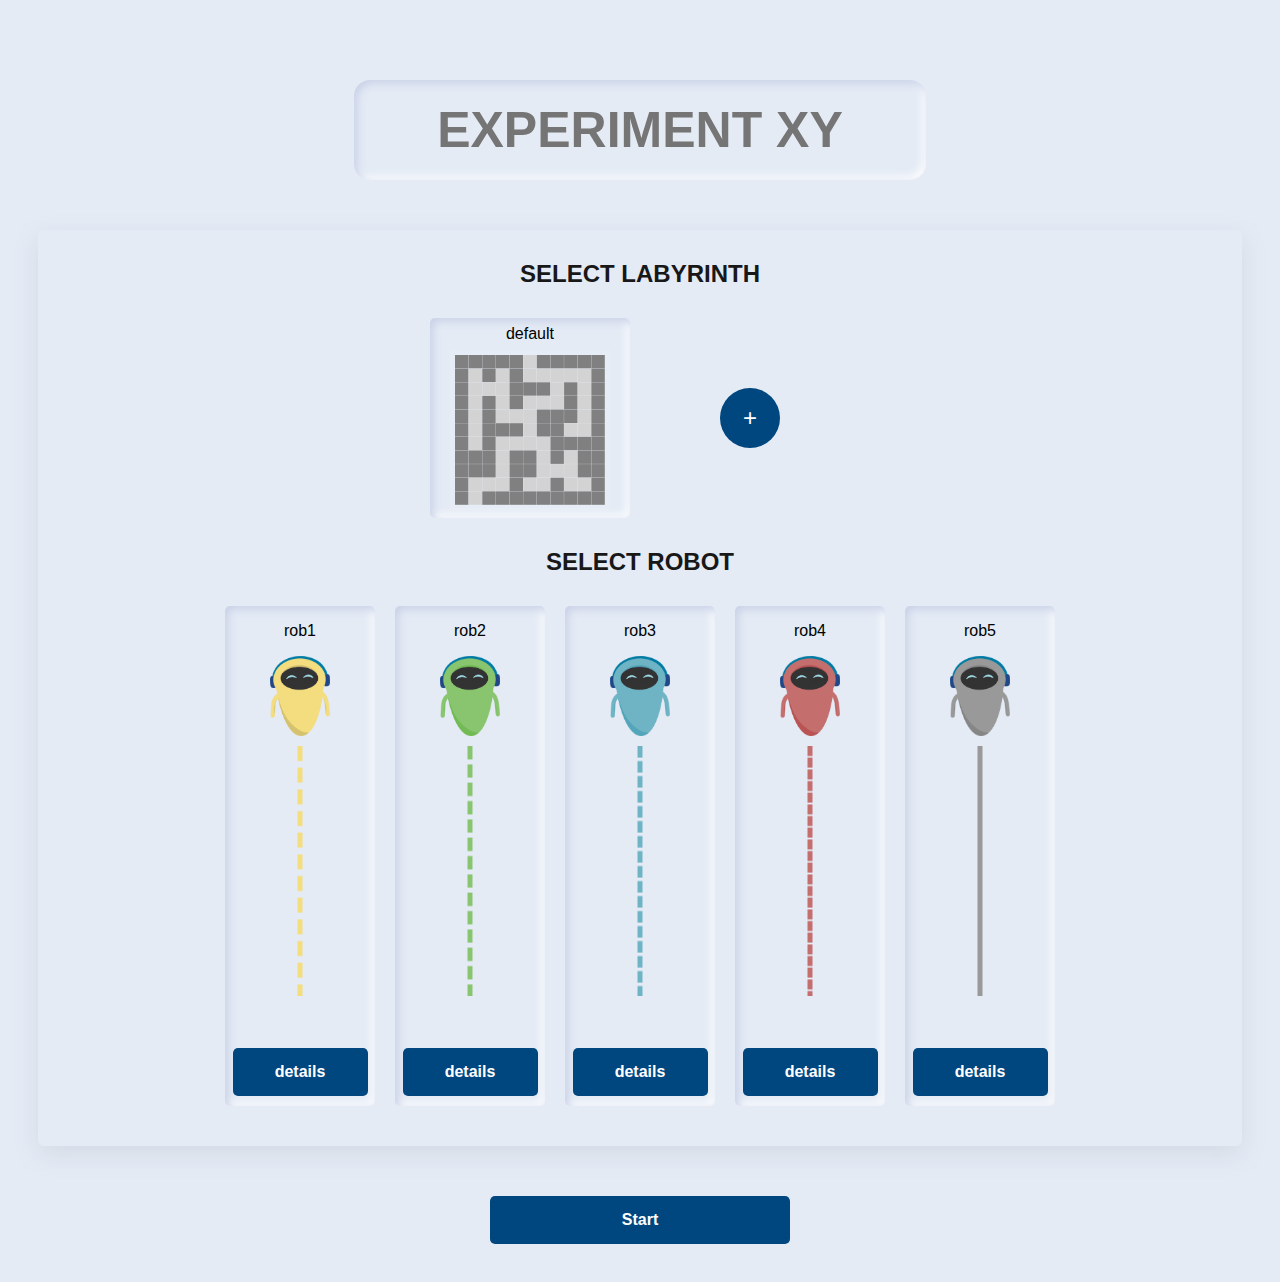
==== Selection/selection.html @ 655b737a "added map in url, edit button, delete button etc." ====
<!DOCTYPE html>
<html lang="en">
<link rel="stylesheet" href="selection.css">
<head>
    <meta charset="UTF-8">
    <title>Labyrinth Lab</title>
</head>
<body>
<div class="content">

    <input class="input" type="text" id="experiment-name" placeholder="EXPERIMENT XY"/>

    <div id="table" class="table">
        <div class="table-item">
            <h2 class="text">SELECT LABYRINTH</h2>
            <div id="map-grid" class="grid-container"></div>
        </div>
        <div class="table-item">
            <h2 class="text">SELECT ROBOT</h2>
            <div id="robot-grid" class="robot-grid"></div>
        </div>
    </div>
    <button id="start-button" class="button start-button">Start</button>
</div>

<div id="robot-modal" class="modal">
    <span id="close-robot-modal" class="close">&#10006;</span>
    <div class="robot-modal-content">

        <p id="modalTitle"></p>

        <div id="modal-table" class="modal-table">
            <div id="modal-table-item-left" class="modal-table-item-left">
                <img id="modal-robot-img" class="robot-img-lg">
            </div>
            <div class="modal-table-item-right">
                <div id="extra-information" class="robot-extra-information"></div>
                <div id="algorithm-text" class="algorithm"></div>
            </div>
        </div>
    </div>
</div>

<div id="creator-modal" class="modal">
    <div class="modal-content">
        <span id="close-creator-modal" class="close">&#10006;</span>

            <input class="input creator-input" type="text" id="map-name" placeholder="Labyrinth title"/>
            <div id="drag-buttons-box" class="drag-buttons-box">
                <button class="draggable-start left" id="draggable-start" draggable="true" ondragstart="drag(event)">S</button>
                <button class="draggable-finish left" id="draggable-finish" draggable="true" ondragstart="drag(event)"></button>
                <button class="button randomize-button right" onclick="createRandomMap()">random</button>
                <input id="size-slider" class="size-slider right" type="range" min="9" step="2" max="25" value="11">
            </div>
            <div class="selection-map" id="selection-map"></div>

            <div class="navigation-button-box">
                <button class="button navigation-button right" onclick="saveMap()">save</button>
            </div>

        <script src="creator.js" type="text/javascript"></script>
    </div>
</div>

<script src="./selection.js" type="text/javascript"></script>

</body>
</html>
---- Selection/selection.css ----
:root {
    --text: #181818;
    --primary: #00467f;
    --secondary: #1F9AFF;
    --white: #ffffff;
    --greyLight-1: #e4ebf5;
    --greyLight-2: #c8d0e7;
    --shadow: 0.3rem 0.3rem 0.6rem var(--greyLight-2),
    -0.2rem -0.2rem 0.5rem var(--white);
    --inner-shadow: inset 0.2rem 0.2rem 0.5rem var(--greyLight-2),
    inset -0.2rem -0.2rem 0.5rem var(--white);
    --light-shadow: rgba(149, 157, 165, 0.2) 0px 8px 24px;
    --darkGrey: #808080;
    --lightGrey: #D3D3D3;
}

h2 {
    margin-top: 0;
}

body {
    font-family: "Helvetica Neue", Arial, sans-serif;
    background: var(--greyLight-1);
}

.text {
    color: var(--text);
}

.title {
    margin: 7px;
}

.content {
    text-align: center;
    padding: 30px;
    max-width: 1750px;
    margin: auto;
    margin-top: 50px;
}

.table {
    display: grid;
    grid-template-columns: repeat(auto-fit, minmax(300px, 830px));
    justify-content: center;
    border-radius: 0.317rem;
    padding: 20px;
    box-shadow: var(--light-shadow);
}

.table-item {
    margin: 10px;
}

.line-canvas {
    width: 50px;
    height: 250px;
    display: block;
    margin: 10px auto;
}

.grid-container {
    display: grid;
    grid-template-columns: auto auto auto;
    justify-content: center;
}

.grid-item {
    border-radius: 0.317rem;
    margin: 10px;
    height: 200px;
    width: 200px;
    background: var(--greyLight-1);
    box-shadow: var(--inner-shadow);
    position: relative;
}

.edit-button {
    width: 30px;
    height: 30px;
    border-radius: 1rem;
    background: var(--primary);
    color: white;
    border: 0;
    position: absolute;
    top: -10px;
    left: -10px;
    display: none;
}

.delete-button {
    width: 30px;
    height: 30px;
    border-radius: 1rem;
    background: darkred;
    color: white;
    border: 0;
    position: absolute;
    top: -10px;
    right: -10px;
    display: none;
}

.button-div {
    margin: 10px;
    height: 200px;
    width: 200px;
    display: flex;
    align-items: center;
}

.grid-item:hover {
    opacity: 0.85;
    cursor: pointer;
}

.robot-grid {
    display: grid;
    grid-template-columns: auto auto auto auto auto auto;
    justify-content: center;
}

.robot-item {
    width: 150px;
    height: 500px;
    background: var(--greyLight-1);
    border-radius: 0.317rem;
    margin: 10px;
    display: block;
    position: relative;
    box-shadow: var(--inner-shadow);
}

.robot-item:hover {
    opacity: 0.85;
    cursor: pointer;
}

.button {
    width: 90%;
    padding: 0.75rem 1rem;
    border: 0;
    border-radius: 0.317rem;
    background-color: var(--primary);
    color: #fff;
    text-decoration: none;
    font-weight: 700;
    font-size: 1rem;
    line-height: 1.5;
    cursor: pointer;
    -webkit-appearance: none;
    -webkit-font-smoothing: antialiased;
    position: absolute;
}

.size-slider {
    color: var(--primary);
}

.randomize-button {
    width: 100px;
    position: unset;
}

.start-button {
    margin-top: 50px;
    width: 300px;
    position: unset;
}

.button:hover {
    opacity: 0.85;
}

.button:active {
    box-shadow: inset 0 3px 4px hsla(0, 0%, 0%, 0.2);
}

.button:focus {
    box-shadow: 0 0 0 3px rgba(255, 255, 255, 0.4);
}

.add-button {
    width: 30%;
    height: 30%;
    margin: auto;
    border: 0;
    color: #fff;
    background-color: var(--primary);
    text-decoration: none;
    font-size: 1.5rem;
    cursor:pointer;
    border-radius: 50%;
}

.add-button:hover {
    opacity: 0.85;
}

.add-button:active {
    box-shadow: inset 0 3px 4px hsla(0, 0%, 0%, 0.2);
}

.add-button:focus {
    box-shadow: 0 0 0 3px rgba(255, 255, 255, 0.4);
}

.details-button {
    bottom: 2%;
    left: 5%;
}

/* The Modal (background) */
.modal {
    display: none;
    position: fixed;
    z-index: 1;
    left: 0;
    top: 0;
    width: 100%;
    height: 100%;
    overflow: auto;
    background-color: rgb(0,0,0);
    background-color: rgba(0,0,0,0.5);
    backdrop-filter: blur(5px);
}

.modal-content {
    background-color: #fefefe;
    margin: 0 auto;
    padding: 20px;
    width: 40%;
    border-radius: 0.317rem;
    text-align: center;
    position: relative;
    top: 50%;
    transform: translateY(-50%);
}

.close {
    color: #aaa;
    float: right;
    font-size: 28px;
    font-weight: bold;
}

.close:hover,
.close:focus {
    color: black;
    text-decoration: none;
    cursor: pointer;
}

.input {
    width: 500px;
    height: 100px;
    border: none;
    border-radius: 1rem;
    outline: none;
    font-size: 50px;
    font-weight: bold;
    padding: 0 4vmin;
    box-shadow: var(--inner-shadow);
    background: var(--greyLight-1);
    color: var(--primary);
    caret-color: var(--primary);
    text-align: center;
    margin-bottom: 50px;
}

.canvas {
    border: 5px solid rgba(255,255,255,0.1);
}

/*----------------------------------------------------*/
/*                      MODAL                         */
/*----------------------------------------------------*/

.modal-content {
    background: var(--greyLight-1);
    min-width: 800px;
    max-width: 1000px;
}

.selection-map {
    background: var(--greyLight-1);
    width: 800px;
    height: 800px;
    margin: 0 auto;
    border: 5px solid rgba(255,255,255,0.1);
    box-shadow: var(--light-shadow);
}

.drag-buttons-box {
    height: 50px;
    width: 800px;
    margin: 0 auto;
    padding: 10px;
}

.draggable-start {
    height: 50px;
    width: 50px;
    border: 0;
    color: black;
    background-color: darkorange;
    text-decoration: none;
    cursor:pointer;
    border-radius: 50%;
    margin-right: 10px;
    font-size: 30px;
}

.draggable-finish {
    width: 50px;
    height: 50px;
    border: 0;
    color: black;
    font-size: 30px;
    text-decoration: none;
    cursor:pointer;
    border-radius: 50%;
    background-color: #ffffff;
    opacity: 0.8;
    background-image:  repeating-linear-gradient(45deg, #000000 25%, transparent 25%, transparent 75%, #000000 75%, #000000), repeating-linear-gradient(45deg, #000000 25%, #ffffff 25%, #ffffff 75%, #000000 75%, #000000);
    background-position: 0 0, 10px 10px;
    background-size: 20px 20px;
}

.lab-button {
    background-color: var(--darkGrey);
    border: 1px solid rgba(255,255,255,0.2);
    border-radius: 3%;
    cursor: pointer;
    vertical-align: middle;
    padding: 2px;
}

.left {float: left;}

.right {float: right;}

.navigation-button-box {
    width: 100%;
    height: 50px;
    padding-top: 20px;
}

.navigation-button {
    width: 100px;
    position: unset;
}

.creator-input {
    width: 250px;
    height: 50px;
    font-size: 25px;
    margin-bottom: 10px;
    margin-top: 10px;
}

.robot-img-sm {
    width: 60px;
    height: 80px;
    display: block;
    margin: 0 auto;
}

.robot-img-lg {
    width: 180px;
    height: 240px;
}

.modal-table {
    display: grid;
    grid-template-columns: 50% 50%;
}

.modal-table-item-left {
    margin: auto 20px auto auto;
}

.modal-table-item-right {
    margin: auto auto auto 20px;
}

.robot-modal-content {
    margin: 0 auto;
    padding: 20px;
    width: 450px;
    border-radius: 0.317rem;
    text-align: center;
    position: relative;
    top: 50%;
    transform: translateY(-50%);
}

.algorithm {
    background: var(--greyLight-1);
    text-align: left;
    font-size: 17px;
    padding-left: 20px;
    padding-right: 20px;
    border-radius: 0.317rem;
}

.robot-extra-information {
    background: var(--greyLight-1);
    text-align: left;
    font-size: 17px;
    padding: 20px;
    border-radius: 0.317rem;
    margin-bottom: 10px;
}

pre {
    margin: 0;
}

code {
    font-family: monospace;
}

input:focus::-webkit-input-placeholder
{
    color: transparent;
}

input[type=range]::-webkit-slider-thumb {
    background: var(--primary);
}

input[type=range] {
    height: 32px;
    -webkit-appearance: none;
    background: var(--greyLight-1);
    margin-right: 110px;
    width: 50%;
}
input[type=range]:focus {
    outline: none;
}
input[type=range]::-webkit-slider-runnable-track {
    width: 50%;
    height: 11px;
    cursor: pointer;
    background: #B6B6B6;
    border-radius: 4px;
    border: 1px solid #8A8A8A;
}
input[type=range]::-webkit-slider-thumb {
    box-shadow: 1px 1px 1px #828282;
    border: 1px solid #00467F;
    height: 24px;
    width: 35px;
    border-radius: 6px;
    background: #00467F;
    cursor: pointer;
    -webkit-appearance: none;
    margin-top: -7.5px;
}
input[type=range]:focus::-webkit-slider-runnable-track {
    background: #B6B6B6;
}
input[type=range]::-moz-range-track {
    width: 50%;
    height: 11px;
    cursor: pointer;
    background: #B6B6B6;
    border-radius: 4px;
    border: 1px solid #8A8A8A;
}
input[type=range]::-moz-range-thumb {
    box-shadow: 1px 1px 1px #828282;
    border: 1px solid #00467F;
    height: 24px;
    width: 35px;
    border-radius: 6px;
    background: #00467F;
    cursor: pointer;
}
input[type=range]::-ms-track {
    width: 50%;
    height: 11px;
    cursor: pointer;
    background: transparent;
    border-color: transparent;
    color: transparent;
}
input[type=range]::-ms-fill-lower {
    background: #B6B6B6;
    border: 1px solid #8A8A8A;
    border-radius: 8px;
}
input[type=range]::-ms-fill-upper {
    background: #B6B6B6;
    border: 1px solid #8A8A8A;
    border-radius: 8px;
}
input[type=range]::-ms-thumb {
    margin-top: 1px;
    box-shadow: 1px 1px 1px #828282;
    border: 1px solid #00467F;
    height: 24px;
    width: 35px;
    border-radius: 6px;
    background: #00467F;
    cursor: pointer;
}
input[type=range]:focus::-ms-fill-lower {
    background: #B6B6B6;
}
input[type=range]:focus::-ms-fill-upper {
    background: #B6B6B6;
}
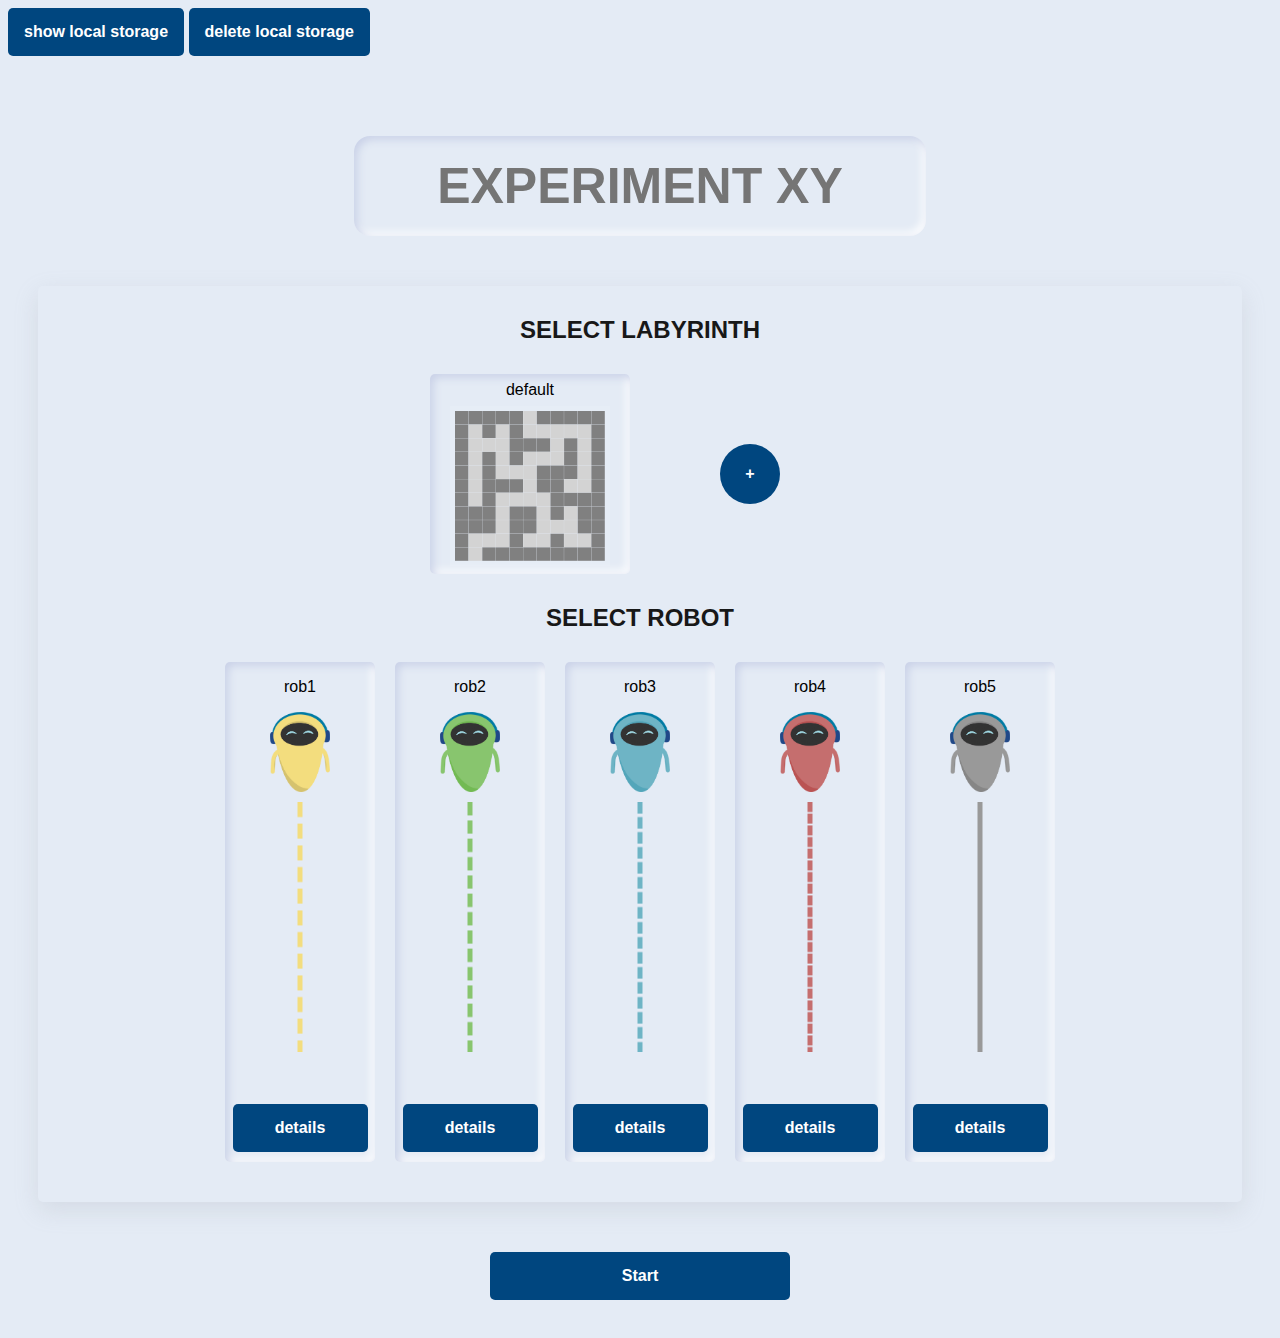
==== commit e1a336a0: "local storage works, edit and delete works" ====
--- a/Selection/selection.html
+++ b/Selection/selection.html
@@ -6,6 +6,10 @@
     <title>Labyrinth Lab</title>
 </head>
 <body>
+
+<button class="button" onclick="showLocalStorage()">show local storage</button>
+<button class="button" onclick="deleteLocalStorage()">delete local storage</button>
+
 <div class="content">
 
     <input class="input" type="text" id="experiment-name" placeholder="EXPERIMENT XY"/>
@@ -45,12 +49,12 @@
     <div class="modal-content">
         <span id="close-creator-modal" class="close">&#10006;</span>
 
-            <input class="input creator-input" type="text" id="map-name" placeholder="Labyrinth title"/>
+            <input class="input creator-input" type="text" id="map-name" maxlength="16" placeholder="Labyrinth title"/>
             <div id="drag-buttons-box" class="drag-buttons-box">
                 <button class="draggable-start left" id="draggable-start" draggable="true" ondragstart="drag(event)">S</button>
                 <button class="draggable-finish left" id="draggable-finish" draggable="true" ondragstart="drag(event)"></button>
                 <button class="button randomize-button right" onclick="createRandomMap()">random</button>
-                <input id="size-slider" class="size-slider right" type="range" min="9" step="2" max="25" value="11">
+                <input id="size-slider" class="right" type="range" min="9" step="2" max="25" value="11">
             </div>
             <div class="selection-map" id="selection-map"></div>
 
--- a/Selection/selection.css
+++ b/Selection/selection.css
@@ -5,13 +5,13 @@
     --white: #ffffff;
     --greyLight-1: #e4ebf5;
     --greyLight-2: #c8d0e7;
+    --darkGrey: #808080;
+    --lightGrey: #D3D3D3;
     --shadow: 0.3rem 0.3rem 0.6rem var(--greyLight-2),
     -0.2rem -0.2rem 0.5rem var(--white);
     --inner-shadow: inset 0.2rem 0.2rem 0.5rem var(--greyLight-2),
     inset -0.2rem -0.2rem 0.5rem var(--white);
     --light-shadow: rgba(149, 157, 165, 0.2) 0px 8px 24px;
-    --darkGrey: #808080;
-    --lightGrey: #D3D3D3;
 }
 
 h2 {
@@ -35,8 +35,7 @@
     text-align: center;
     padding: 30px;
     max-width: 1750px;
-    margin: auto;
-    margin-top: 50px;
+    margin: 50px auto auto;
 }
 
 .table {
@@ -73,32 +72,6 @@
     background: var(--greyLight-1);
     box-shadow: var(--inner-shadow);
     position: relative;
-}
-
-.edit-button {
-    width: 30px;
-    height: 30px;
-    border-radius: 1rem;
-    background: var(--primary);
-    color: white;
-    border: 0;
-    position: absolute;
-    top: -10px;
-    left: -10px;
-    display: none;
-}
-
-.delete-button {
-    width: 30px;
-    height: 30px;
-    border-radius: 1rem;
-    background: darkred;
-    color: white;
-    border: 0;
-    position: absolute;
-    top: -10px;
-    right: -10px;
-    display: none;
 }
 
 .button-div {
@@ -136,13 +109,16 @@
     cursor: pointer;
 }
 
+/*------------------------------------------------*/
+/*                   BUTTONS                      */
+/*------------------------------------------------*/
+
 .button {
-    width: 90%;
     padding: 0.75rem 1rem;
     border: 0;
     border-radius: 0.317rem;
     background-color: var(--primary);
-    color: #fff;
+    color: var(--white);
     text-decoration: none;
     font-weight: 700;
     font-size: 1rem;
@@ -150,65 +126,93 @@
     cursor: pointer;
     -webkit-appearance: none;
     -webkit-font-smoothing: antialiased;
-    position: absolute;
-}
-
-.size-slider {
-    color: var(--primary);
+}
+
+.button:hover {
+    opacity: 0.85;
+}
+
+.button:active {
+    box-shadow: inset 0 3px 4px hsla(0, 0%, 0%, 0.2);
+}
+
+.button:focus {
+    box-shadow: 0 0 0 3px rgba(255, 255, 255, 0.4);
 }
 
 .randomize-button {
     width: 100px;
-    position: unset;
 }
 
 .start-button {
     margin-top: 50px;
     width: 300px;
-    position: unset;
-}
-
-.button:hover {
-    opacity: 0.85;
-}
-
-.button:active {
-    box-shadow: inset 0 3px 4px hsla(0, 0%, 0%, 0.2);
-}
-
-.button:focus {
-    box-shadow: 0 0 0 3px rgba(255, 255, 255, 0.4);
 }
 
 .add-button {
     width: 30%;
     height: 30%;
     margin: auto;
-    border: 0;
-    color: #fff;
-    background-color: var(--primary);
-    text-decoration: none;
-    font-size: 1.5rem;
-    cursor:pointer;
     border-radius: 50%;
 }
 
-.add-button:hover {
-    opacity: 0.85;
-}
-
-.add-button:active {
-    box-shadow: inset 0 3px 4px hsla(0, 0%, 0%, 0.2);
-}
-
-.add-button:focus {
-    box-shadow: 0 0 0 3px rgba(255, 255, 255, 0.4);
-}
-
 .details-button {
+    position: absolute;
+    width: 90%;
     bottom: 2%;
     left: 5%;
 }
+
+.lab-button {
+    background-color: var(--darkGrey);
+    border: 1px solid rgba(255,255,255,0.2);
+    border-radius: 3%;
+    cursor: pointer;
+    vertical-align: middle;
+    padding: 2px;
+}
+
+.lab-button:hover {
+    opacity: 0.85;
+}
+
+.navigation-button {
+    width: 100px;
+}
+
+.edit-button {
+    width: 30px;
+    height: 30px;
+    border-radius: 1rem;
+    background: var(--primary);
+    color: var(--white);
+    border: 0;
+    position: absolute;
+    top: -10px;
+    left: -10px;
+    display: none;
+    font-weight: 100;
+    padding: 0;
+}
+
+.delete-button {
+    width: 30px;
+    height: 30px;
+    border-radius: 1rem;
+    background: darkred;
+    color: var(--white);
+    border: 0;
+    position: absolute;
+    top: -10px;
+    right: -10px;
+    display: none;
+    font-weight: 100;
+    padding: 0;
+}
+
+/*------------------------------------------------*/
+/*                   MODAL                        */
+/*------------------------------------------------*/
 
 /* The Modal (background) */
 .modal {
@@ -226,7 +230,7 @@
 }
 
 .modal-content {
-    background-color: #fefefe;
+    background-color: var(--greyLight-1);
     margin: 0 auto;
     padding: 20px;
     width: 40%;
@@ -238,7 +242,7 @@
 }
 
 .close {
-    color: #aaa;
+    color: var(--lightGrey);
     float: right;
     font-size: 28px;
     font-weight: bold;
@@ -246,7 +250,7 @@
 
 .close:hover,
 .close:focus {
-    color: black;
+    color: var(--text);
     text-decoration: none;
     cursor: pointer;
 }
@@ -302,38 +306,27 @@
     height: 50px;
     width: 50px;
     border: 0;
-    color: black;
+    color: var(--text);
     background-color: darkorange;
     text-decoration: none;
     cursor:pointer;
-    border-radius: 50%;
+    border-radius: 0.317rem;
     margin-right: 10px;
-    font-size: 30px;
+    font-size: 25px;
 }
 
 .draggable-finish {
     width: 50px;
     height: 50px;
     border: 0;
-    color: black;
-    font-size: 30px;
+    color: var(--text);
     text-decoration: none;
     cursor:pointer;
-    border-radius: 50%;
-    background-color: #ffffff;
-    opacity: 0.8;
-    background-image:  repeating-linear-gradient(45deg, #000000 25%, transparent 25%, transparent 75%, #000000 75%, #000000), repeating-linear-gradient(45deg, #000000 25%, #ffffff 25%, #ffffff 75%, #000000 75%, #000000);
+    border-radius: 0.317rem;
+    background-color: var(--white);
+    background-image:  repeating-linear-gradient(45deg, var(--text) 25%, transparent 25%, transparent 75%, var(--text) 75%, var(--text)), repeating-linear-gradient(45deg, #000000 25%, #ffffff 25%, #ffffff 75%, #000000 75%, #000000);
     background-position: 0 0, 10px 10px;
     background-size: 20px 20px;
-}
-
-.lab-button {
-    background-color: var(--darkGrey);
-    border: 1px solid rgba(255,255,255,0.2);
-    border-radius: 3%;
-    cursor: pointer;
-    vertical-align: middle;
-    padding: 2px;
 }
 
 .left {float: left;}
@@ -344,11 +337,6 @@
     width: 100%;
     height: 50px;
     padding-top: 20px;
-}
-
-.navigation-button {
-    width: 100px;
-    position: unset;
 }
 
 .creator-input {
@@ -444,39 +432,36 @@
     width: 50%;
     height: 11px;
     cursor: pointer;
+    background: var(--lightGrey);
+}
+input[type=range]::-webkit-slider-thumb {
+    box-shadow: 1px 1px 1px var(--darkGrey);
+    height: 24px;
+    width: 35px;
+    border-radius: 6px;
+    background: var(--primary);
+    cursor: pointer;
+    -webkit-appearance: none;
+    margin-top: -7.5px;
+}
+input[type=range]:focus::-webkit-slider-runnable-track {
+    background: #B6B6B6;
+}
+input[type=range]::-moz-range-track {
+    width: 50%;
+    height: 11px;
+    cursor: pointer;
     background: #B6B6B6;
     border-radius: 4px;
     border: 1px solid #8A8A8A;
 }
-input[type=range]::-webkit-slider-thumb {
+input[type=range]::-moz-range-thumb {
     box-shadow: 1px 1px 1px #828282;
-    border: 1px solid #00467F;
+    border: 1px solid var(--primary);
     height: 24px;
     width: 35px;
     border-radius: 6px;
-    background: #00467F;
-    cursor: pointer;
-    -webkit-appearance: none;
-    margin-top: -7.5px;
-}
-input[type=range]:focus::-webkit-slider-runnable-track {
-    background: #B6B6B6;
-}
-input[type=range]::-moz-range-track {
-    width: 50%;
-    height: 11px;
-    cursor: pointer;
-    background: #B6B6B6;
-    border-radius: 4px;
-    border: 1px solid #8A8A8A;
-}
-input[type=range]::-moz-range-thumb {
-    box-shadow: 1px 1px 1px #828282;
-    border: 1px solid #00467F;
-    height: 24px;
-    width: 35px;
-    border-radius: 6px;
-    background: #00467F;
+    background: var(--primary);
     cursor: pointer;
 }
 input[type=range]::-ms-track {
@@ -500,11 +485,11 @@
 input[type=range]::-ms-thumb {
     margin-top: 1px;
     box-shadow: 1px 1px 1px #828282;
-    border: 1px solid #00467F;
+    border: 1px solid var(--primary);
     height: 24px;
     width: 35px;
     border-radius: 6px;
-    background: #00467F;
+    background: var(--primary);
     cursor: pointer;
 }
 input[type=range]:focus::-ms-fill-lower {
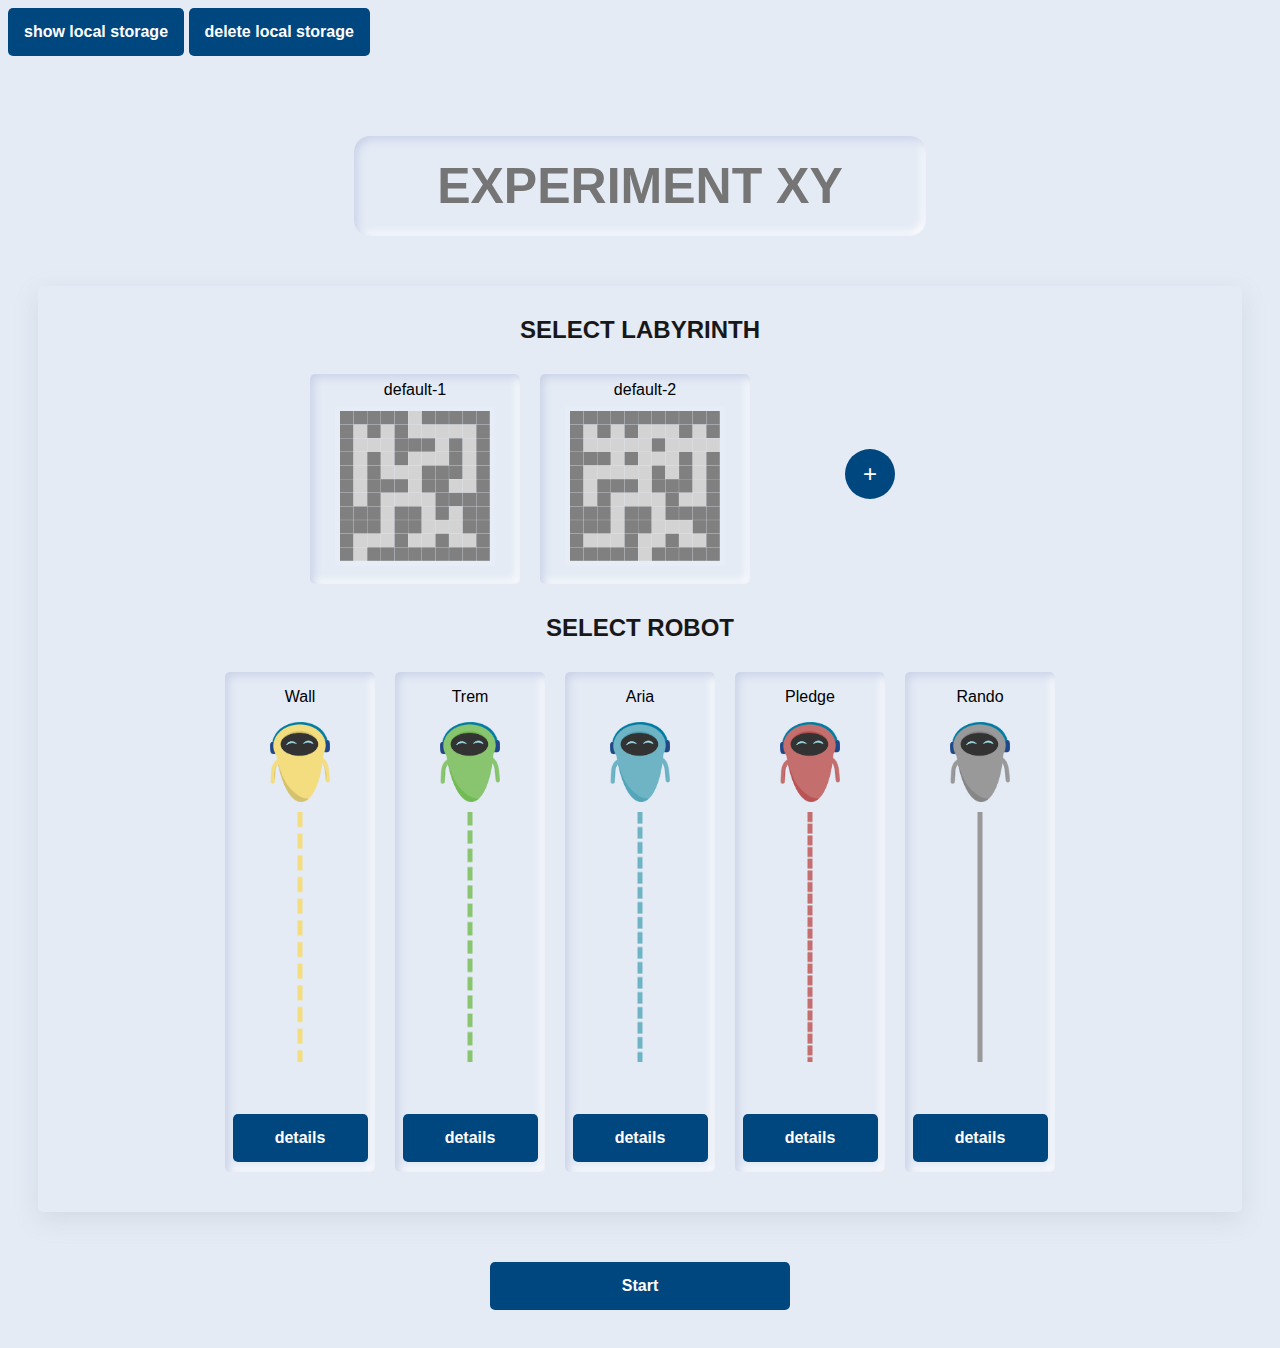
==== commit 8a32e5f5: "updates for start and simulation, deleted unused files" ====
--- a/Selection/selection.html
+++ b/Selection/selection.html
@@ -31,15 +31,21 @@
     <span id="close-robot-modal" class="close">&#10006;</span>
     <div class="robot-modal-content">
 
-        <p id="modalTitle"></p>
+        <p id="modalTitle" class="modal-title"></p>
 
         <div id="modal-table" class="modal-table">
             <div id="modal-table-item-left" class="modal-table-item-left">
                 <img id="modal-robot-img" class="robot-img-lg">
             </div>
             <div class="modal-table-item-right">
-                <div id="extra-information" class="robot-extra-information"></div>
-                <div id="algorithm-text" class="algorithm"></div>
+                <div class="robot-extra-information">
+                    <div class="text"><b>Description:</b></div>
+                    <div id="extra-information-text" class="extra-information-text"></div>
+                </div>
+                <div class="robot-algorithm">
+                    <div class="text"><b>Algorithm:</b></div>
+                    <div id="algorithm-text" class="algorithm"></div>
+                </div>
             </div>
         </div>
     </div>
@@ -51,8 +57,8 @@
 
             <input class="input creator-input" type="text" id="map-name" maxlength="16" placeholder="Labyrinth title"/>
             <div id="drag-buttons-box" class="drag-buttons-box">
-                <button class="draggable-start left" id="draggable-start" draggable="true" ondragstart="drag(event)">S</button>
-                <button class="draggable-finish left" id="draggable-finish" draggable="true" ondragstart="drag(event)"></button>
+                <button class="draggable-start left" id="draggable-start" draggable="true" ondragstart="drag(event)" ondragend="finishedDrag()">S</button>
+                <button class="draggable-finish left" id="draggable-finish" draggable="true" ondragstart="drag(event)" ondragend="finishedDrag()"></button>
                 <button class="button randomize-button right" onclick="createRandomMap()">random</button>
                 <input id="size-slider" class="right" type="range" min="9" step="2" max="25" value="11">
             </div>
@@ -66,6 +72,21 @@
     </div>
 </div>
 
+<div id="confirm-modal" class="confirm-modal">
+    <div class="confirm-modal-content">
+        <div class="delete-warning">
+            &#10006;
+            <div class="delete-warning-circle">&#9711;</div>
+        </div>
+        <p class="confirm-modal-text"> Are you sure?</p>
+        <p id="confirm-modal-text" class="text"></p>
+        <div class="confirm-buttons">
+            <button class="button cancel" onclick="closeConfirmModal()">cancel</button>
+            <button class="button delete" onclick="deleteMap()">delete</button>
+        </div>
+    </div>
+</div>
+
 <script src="./selection.js" type="text/javascript"></script>
 
 </body>
--- a/Selection/selection.css
+++ b/Selection/selection.css
@@ -3,6 +3,7 @@
     --primary: #00467f;
     --secondary: #1F9AFF;
     --white: #ffffff;
+    --red: #f15e5e;
     --greyLight-1: #e4ebf5;
     --greyLight-2: #c8d0e7;
     --darkGrey: #808080;
@@ -31,6 +32,24 @@
     margin: 7px;
 }
 
+.confirm-modal-text {
+    color: var(--text);
+    font-size: xx-large;
+}
+
+.delete-warning {
+    font-size: 40px;
+    color: var(--red);
+    position: relative;
+    margin-top: 20px;
+}
+
+.delete-warning-circle {
+    font-size: 80px;
+    color: var(--red);
+    margin: -70px auto 0;
+}
+
 .content {
     text-align: center;
     padding: 30px;
@@ -67,8 +86,8 @@
 .grid-item {
     border-radius: 0.317rem;
     margin: 10px;
-    height: 200px;
-    width: 200px;
+    height: 210px;
+    width: 210px;
     background: var(--greyLight-1);
     box-shadow: var(--inner-shadow);
     position: relative;
@@ -83,7 +102,7 @@
 }
 
 .grid-item:hover {
-    opacity: 0.85;
+    opacity: 0.85 !important;
     cursor: pointer;
 }
 
@@ -150,10 +169,13 @@
 }
 
 .add-button {
-    width: 30%;
-    height: 30%;
-    margin: auto;
+    width: 50px;
+    height: 50px;
+    margin: auto auto;
     border-radius: 50%;
+    font-size: x-large;
+    font-weight: 500;
+    padding: 0;
 }
 
 .details-button {
@@ -199,7 +221,7 @@
     width: 30px;
     height: 30px;
     border-radius: 1rem;
-    background: darkred;
+    background: var(--red);
     color: var(--white);
     border: 0;
     position: absolute;
@@ -241,6 +263,45 @@
     transform: translateY(-50%);
 }
 
+.confirm-modal {
+    display: none;
+    position: fixed;
+    z-index: 1;
+    left: 0;
+    top: 0;
+    width: 100%;
+    height: 100%;
+    overflow: auto;
+    background-color: rgb(0,0,0);
+    background-color: rgba(0,0,0,0.5);
+}
+
+.confirm-modal-content {
+    background-color: var(--greyLight-1);
+    margin: 0 auto;
+    padding: 30px;
+    width: 400px;
+    border-radius: 0.317rem;
+    text-align: center;
+    position: relative;
+    top: 30%;
+    transform: translateY(-50%);
+}
+
+.confirm-buttons {
+    text-align: unset;
+    height: 50px;
+}
+
+.delete {
+    background: var(--red);
+    float: right;
+}
+
+.cancel {
+    float: left;
+}
+
 .close {
     color: var(--lightGrey);
     float: right;
@@ -276,14 +337,17 @@
     border: 5px solid rgba(255,255,255,0.1);
 }
 
-/*----------------------------------------------------*/
-/*                      MODAL                         */
-/*----------------------------------------------------*/
-
 .modal-content {
     background: var(--greyLight-1);
     min-width: 800px;
     max-width: 1000px;
+}
+
+.modal-title {
+    color: var(--text);
+    font-size: xx-large;
+    font-weight: bold;
+    margin-bottom: 20px;
 }
 
 .selection-map {
@@ -309,10 +373,14 @@
     color: var(--text);
     background-color: darkorange;
     text-decoration: none;
-    cursor:pointer;
+    cursor:move;
     border-radius: 0.317rem;
     margin-right: 10px;
-    font-size: 25px;
+    font-size: 20px;
+}
+
+.draggable-start:active {
+    cursor: move;
 }
 
 .draggable-finish {
@@ -321,12 +389,16 @@
     border: 0;
     color: var(--text);
     text-decoration: none;
-    cursor:pointer;
+    cursor: move;
     border-radius: 0.317rem;
     background-color: var(--white);
     background-image:  repeating-linear-gradient(45deg, var(--text) 25%, transparent 25%, transparent 75%, var(--text) 75%, var(--text)), repeating-linear-gradient(45deg, #000000 25%, #ffffff 25%, #ffffff 75%, #000000 75%, #000000);
     background-position: 0 0, 10px 10px;
     background-size: 20px 20px;
+}
+
+.draggable-finish {
+    cursor: move;
 }
 
 .left {float: left;}
@@ -369,7 +441,11 @@
 }
 
 .modal-table-item-right {
+    min-width: 400px;
+    background: var(--greyLight-1);
     margin: auto auto auto 20px;
+    border-radius: 0.317rem;
+    padding: 20px;
 }
 
 .robot-modal-content {
@@ -384,21 +460,26 @@
 }
 
 .algorithm {
-    background: var(--greyLight-1);
+    margin-top: 10px;
+    background: var(--text);
+    color: var(--white);
     text-align: left;
     font-size: 17px;
     padding-left: 20px;
     padding-right: 20px;
     border-radius: 0.317rem;
+    box-shadow: var(--light-shadow);
 }
 
 .robot-extra-information {
-    background: var(--greyLight-1);
     text-align: left;
     font-size: 17px;
-    padding: 20px;
     border-radius: 0.317rem;
     margin-bottom: 10px;
+}
+
+.robot-algorithm {
+    text-align: left;
 }
 
 pre {
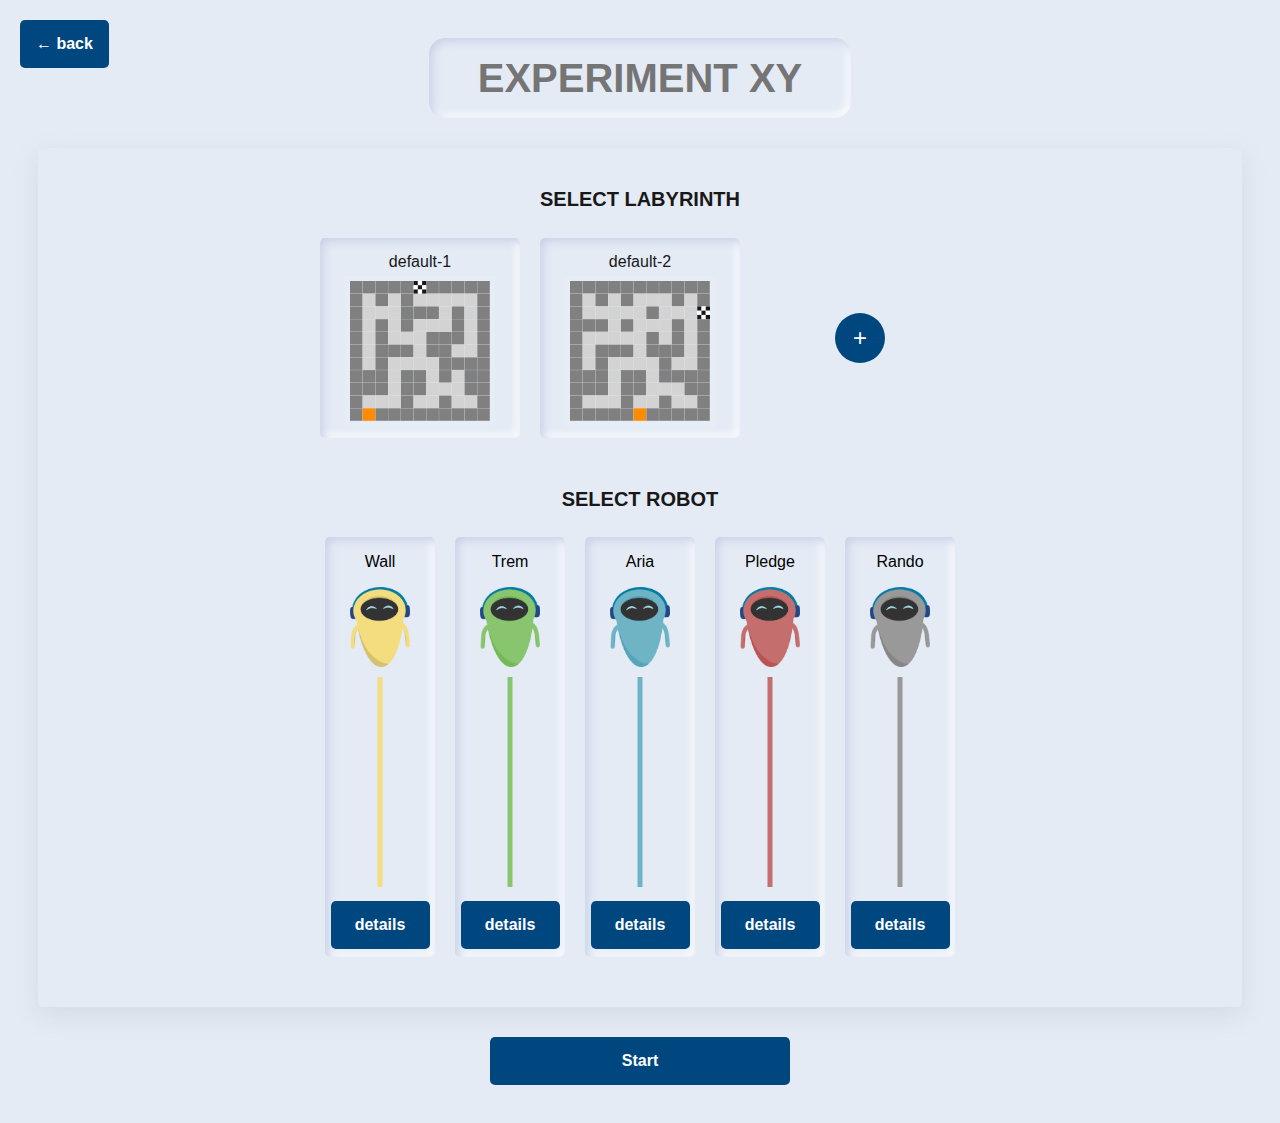
==== commit de4ca258: "functionality + UI size adjustments" ====
--- a/Selection/selection.html
+++ b/Selection/selection.html
@@ -7,12 +7,11 @@
 </head>
 <body>
 
-<button class="button" onclick="showLocalStorage()">show local storage</button>
-<button class="button" onclick="deleteLocalStorage()">delete local storage</button>
+<button class="button back-button" onclick="goToPreviousPage()">&#8592; back</button>
 
 <div class="content">
 
-    <input class="input" type="text" id="experiment-name" placeholder="EXPERIMENT XY"/>
+    <input class="input" type="text" id="experiment-name" maxlength="12" placeholder="EXPERIMENT XY"/>
 
     <div id="table" class="table">
         <div class="table-item">
@@ -57,10 +56,12 @@
 
             <input class="input creator-input" type="text" id="map-name" maxlength="16" placeholder="Labyrinth title"/>
             <div id="drag-buttons-box" class="drag-buttons-box">
-                <button class="draggable-start left" id="draggable-start" draggable="true" ondragstart="drag(event)" ondragend="finishedDrag()">S</button>
-                <button class="draggable-finish left" id="draggable-finish" draggable="true" ondragstart="drag(event)" ondragend="finishedDrag()"></button>
+                <div class="draggable-start left" id="draggable-start" draggable="true" ondragstart="drag(event)" ondragend="finishedDrag()">S</div>
+                <div class="draggable-finish left" id="draggable-finish" draggable="true" ondragstart="drag(event)" ondragend="finishedDrag()"></div>
                 <button class="button randomize-button right" onclick="createRandomMap()">random</button>
-                <input id="size-slider" class="right" type="range" min="9" step="2" max="25" value="11">
+                <div class="slider-container right">
+                    <input id="size-slider" class="slider" type="range" min="9" step="2" max="25" value="11">
+                </div>
             </div>
             <div class="selection-map" id="selection-map"></div>
 
--- a/Selection/selection.css
+++ b/Selection/selection.css
@@ -2,6 +2,7 @@
     --text: #181818;
     --primary: #00467f;
     --secondary: #1F9AFF;
+    --orange: darkOrange;
     --white: #ffffff;
     --red: #f15e5e;
     --greyLight-1: #e4ebf5;
@@ -17,6 +18,7 @@
 
 h2 {
     margin-top: 0;
+    font-size: 20px;
 }
 
 body {
@@ -28,9 +30,12 @@
     color: var(--text);
 }
 
-.title {
-    margin: 7px;
-}
+
+.title-sm {
+    color: var(--text);
+    margin: 10px 5px 5px;
+}
+
 
 .confirm-modal-text {
     color: var(--text);
@@ -53,13 +58,13 @@
 .content {
     text-align: center;
     padding: 30px;
-    max-width: 1750px;
-    margin: 50px auto auto;
+    max-width: 1500px;
+    margin: 0px auto auto;
 }
 
 .table {
     display: grid;
-    grid-template-columns: repeat(auto-fit, minmax(300px, 830px));
+    grid-template-columns: repeat(auto-fit, minmax(300px, 720px));
     justify-content: center;
     border-radius: 0.317rem;
     padding: 20px;
@@ -67,12 +72,12 @@
 }
 
 .table-item {
-    margin: 10px;
+    margin: 20px;
 }
 
 .line-canvas {
     width: 50px;
-    height: 250px;
+    height: 210px;
     display: block;
     margin: 10px auto;
 }
@@ -86,15 +91,21 @@
 .grid-item {
     border-radius: 0.317rem;
     margin: 10px;
-    height: 210px;
-    width: 210px;
+    /*height: 210px;
+    width: 210px;*/
+    height: 190px;
+    width: 190px;
+    padding: 5px;
     background: var(--greyLight-1);
     box-shadow: var(--inner-shadow);
     position: relative;
+    user-select: None;
 }
 
 .button-div {
     margin: 10px;
+    /*height: 200px;
+    width: 200px;*/
     height: 200px;
     width: 200px;
     display: flex;
@@ -113,14 +124,15 @@
 }
 
 .robot-item {
-    width: 150px;
-    height: 500px;
+    width: 110px;
+    height: 420px;
     background: var(--greyLight-1);
     border-radius: 0.317rem;
     margin: 10px;
     display: block;
     position: relative;
     box-shadow: var(--inner-shadow);
+    user-select: None;
 }
 
 .robot-item:hover {
@@ -164,7 +176,7 @@
 }
 
 .start-button {
-    margin-top: 50px;
+    margin-top: 30px;
     width: 300px;
 }
 
@@ -232,11 +244,16 @@
     padding: 0;
 }
 
+.back-button {
+    position: absolute;
+    left: 20px;
+    top: 20px;
+}
+
 /*------------------------------------------------*/
 /*                   MODAL                        */
 /*------------------------------------------------*/
 
-/* The Modal (background) */
 .modal {
     display: none;
     position: fixed;
@@ -255,12 +272,13 @@
     background-color: var(--greyLight-1);
     margin: 0 auto;
     padding: 20px;
-    width: 40%;
+    width: 720px;
     border-radius: 0.317rem;
     text-align: center;
     position: relative;
     top: 50%;
     transform: translateY(-50%);
+    background: var(--greyLight-1);
 }
 
 .confirm-modal {
@@ -307,6 +325,7 @@
     float: right;
     font-size: 28px;
     font-weight: bold;
+    padding-right: 10px;
 }
 
 .close:hover,
@@ -317,12 +336,12 @@
 }
 
 .input {
-    width: 500px;
-    height: 100px;
+    width: 350px;
+    height: 80px;
     border: none;
     border-radius: 1rem;
     outline: none;
-    font-size: 50px;
+    font-size: 40px;
     font-weight: bold;
     padding: 0 4vmin;
     box-shadow: var(--inner-shadow);
@@ -330,17 +349,11 @@
     color: var(--primary);
     caret-color: var(--primary);
     text-align: center;
-    margin-bottom: 50px;
+    margin-bottom: 30px;
 }
 
 .canvas {
     border: 5px solid rgba(255,255,255,0.1);
-}
-
-.modal-content {
-    background: var(--greyLight-1);
-    min-width: 800px;
-    max-width: 1000px;
 }
 
 .modal-title {
@@ -352,8 +365,8 @@
 
 .selection-map {
     background: var(--greyLight-1);
-    width: 800px;
-    height: 800px;
+    width: 600px;
+    height: 600px;
     margin: 0 auto;
     border: 5px solid rgba(255,255,255,0.1);
     box-shadow: var(--light-shadow);
@@ -361,9 +374,11 @@
 
 .drag-buttons-box {
     height: 50px;
-    width: 800px;
+    width: 100%;
     margin: 0 auto;
-    padding: 10px;
+    padding-top: 10px;
+    padding-bottom: 10px;
+    -moz-user-select: none;
 }
 
 .draggable-start {
@@ -371,16 +386,15 @@
     width: 50px;
     border: 0;
     color: var(--text);
-    background-color: darkorange;
+    background-color: var(--orange);
     text-decoration: none;
     cursor:move;
     border-radius: 0.317rem;
     margin-right: 10px;
     font-size: 20px;
-}
-
-.draggable-start:active {
-    cursor: move;
+    display: flex;
+    align-items: center;
+    justify-content: center;
 }
 
 .draggable-finish {
@@ -397,10 +411,6 @@
     background-size: 20px 20px;
 }
 
-.draggable-finish {
-    cursor: move;
-}
-
 .left {float: left;}
 
 .right {float: right;}
@@ -408,15 +418,15 @@
 .navigation-button-box {
     width: 100%;
     height: 50px;
-    padding-top: 20px;
+    padding-top: 10px;
 }
 
 .creator-input {
     width: 250px;
     height: 50px;
     font-size: 25px;
-    margin-bottom: 10px;
-    margin-top: 10px;
+    margin-bottom: 0;
+    /*margin-top: 10px;*/
 }
 
 .robot-img-sm {
@@ -490,94 +500,46 @@
     font-family: monospace;
 }
 
-input:focus::-webkit-input-placeholder
-{
-    color: transparent;
-}
-
-input[type=range]::-webkit-slider-thumb {
+.slider-container {
+    width: 40%;
+    margin-right: 130px;
+    margin-top: 10px;
+}
+
+.slider {
+    -webkit-appearance: none;
+    appearance: none;
+    width: 100%;
+    height: 25px;
+    background: var(--lightGrey);
+    outline: none;
+    -webkit-transition: .2s;
+    transition: opacity .2s;
+    border-radius: 0.317rem;
+}
+
+.slider:hover {
+    opacity: 0.7;
+}
+
+.slider::-webkit-slider-thumb {
+    -webkit-appearance: none;
+    appearance: none;
+    width: 25px;
+    height: 25px;
     background: var(--primary);
-}
-
-input[type=range] {
-    height: 32px;
-    -webkit-appearance: none;
-    background: var(--greyLight-1);
-    margin-right: 110px;
-    width: 50%;
-}
-input[type=range]:focus {
-    outline: none;
-}
-input[type=range]::-webkit-slider-runnable-track {
-    width: 50%;
-    height: 11px;
-    cursor: pointer;
-    background: var(--lightGrey);
-}
-input[type=range]::-webkit-slider-thumb {
-    box-shadow: 1px 1px 1px var(--darkGrey);
-    height: 24px;
-    width: 35px;
-    border-radius: 6px;
+    cursor: pointer;
+    border-radius: 0.317rem;
+}
+
+/*Firefox*/
+.slider::-moz-range-thumb {
+    width: 25px;
+    height: 25px;
     background: var(--primary);
     cursor: pointer;
-    -webkit-appearance: none;
-    margin-top: -7.5px;
-}
-input[type=range]:focus::-webkit-slider-runnable-track {
-    background: #B6B6B6;
-}
-input[type=range]::-moz-range-track {
-    width: 50%;
-    height: 11px;
-    cursor: pointer;
-    background: #B6B6B6;
-    border-radius: 4px;
-    border: 1px solid #8A8A8A;
-}
-input[type=range]::-moz-range-thumb {
-    box-shadow: 1px 1px 1px #828282;
-    border: 1px solid var(--primary);
-    height: 24px;
-    width: 35px;
-    border-radius: 6px;
-    background: var(--primary);
-    cursor: pointer;
-}
-input[type=range]::-ms-track {
-    width: 50%;
-    height: 11px;
-    cursor: pointer;
-    background: transparent;
-    border-color: transparent;
-    color: transparent;
-}
-input[type=range]::-ms-fill-lower {
-    background: #B6B6B6;
-    border: 1px solid #8A8A8A;
-    border-radius: 8px;
-}
-input[type=range]::-ms-fill-upper {
-    background: #B6B6B6;
-    border: 1px solid #8A8A8A;
-    border-radius: 8px;
-}
-input[type=range]::-ms-thumb {
-    margin-top: 1px;
-    box-shadow: 1px 1px 1px #828282;
-    border: 1px solid var(--primary);
-    height: 24px;
-    width: 35px;
-    border-radius: 6px;
-    background: var(--primary);
-    cursor: pointer;
-}
-input[type=range]:focus::-ms-fill-lower {
-    background: #B6B6B6;
-}
-input[type=range]:focus::-ms-fill-upper {
-    background: #B6B6B6;
-}
-
-
+    border-radius: 0.317rem;
+}
+
+
+
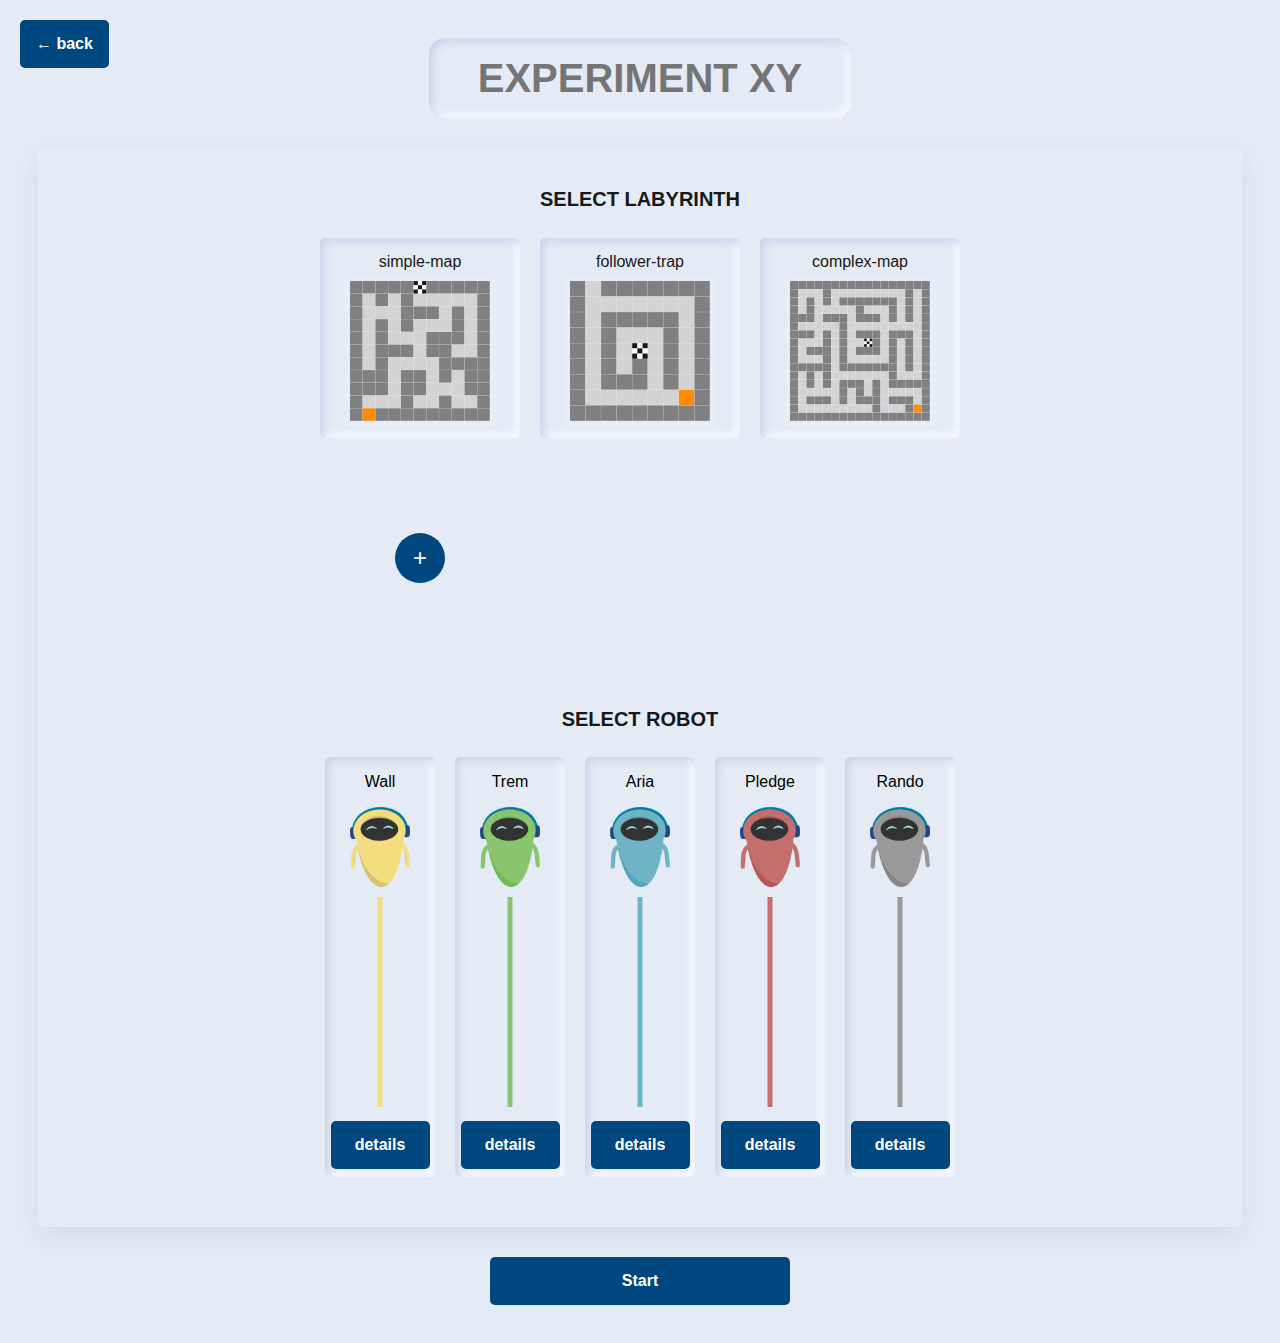
==== commit edaf0f58: "fixed bugs in ariadne algorithm + minor updates" ====
--- a/Selection/selection.html
+++ b/Selection/selection.html
@@ -38,7 +38,7 @@
             </div>
             <div class="modal-table-item-right">
                 <div class="robot-extra-information">
-                    <div class="text"><b>Description:</b></div>
+                    <div class="text extra-information-title"><b>Description:</b></div>
                     <div id="extra-information-text" class="extra-information-text"></div>
                 </div>
                 <div class="robot-algorithm">
--- a/Selection/selection.css
+++ b/Selection/selection.css
@@ -268,6 +268,14 @@
     backdrop-filter: blur(5px);
 }
 
+@media (min-height: 800px) { /* equal to or less than 800px */
+    .modal-content {
+        position: relative;
+        top: 50%;
+        transform: translateY(-50%);
+    }
+}
+
 .modal-content {
     background-color: var(--greyLight-1);
     margin: 0 auto;
@@ -275,9 +283,9 @@
     width: 720px;
     border-radius: 0.317rem;
     text-align: center;
-    position: relative;
+    /*position: relative;
     top: 50%;
-    transform: translateY(-50%);
+    transform: translateY(-50%);*/
     background: var(--greyLight-1);
 }
 
@@ -437,13 +445,13 @@
 }
 
 .robot-img-lg {
-    width: 180px;
-    height: 240px;
+    width: 150px;
+    height: 200px;
 }
 
 .modal-table {
     display: grid;
-    grid-template-columns: 50% 50%;
+    grid-template-columns: 30% 70%;
 }
 
 .modal-table-item-left {
@@ -461,7 +469,7 @@
 .robot-modal-content {
     margin: 0 auto;
     padding: 20px;
-    width: 450px;
+    width: 600px;
     border-radius: 0.317rem;
     text-align: center;
     position: relative;
@@ -488,6 +496,14 @@
     margin-bottom: 10px;
 }
 
+.extra-information-title {
+    margin-bottom: 5px;
+}
+
+.extra-information-text {
+    font-size: small;
+}
+
 .robot-algorithm {
     text-align: left;
 }
@@ -498,6 +514,7 @@
 
 code {
     font-family: monospace;
+    font-size: medium;
 }
 
 .slider-container {
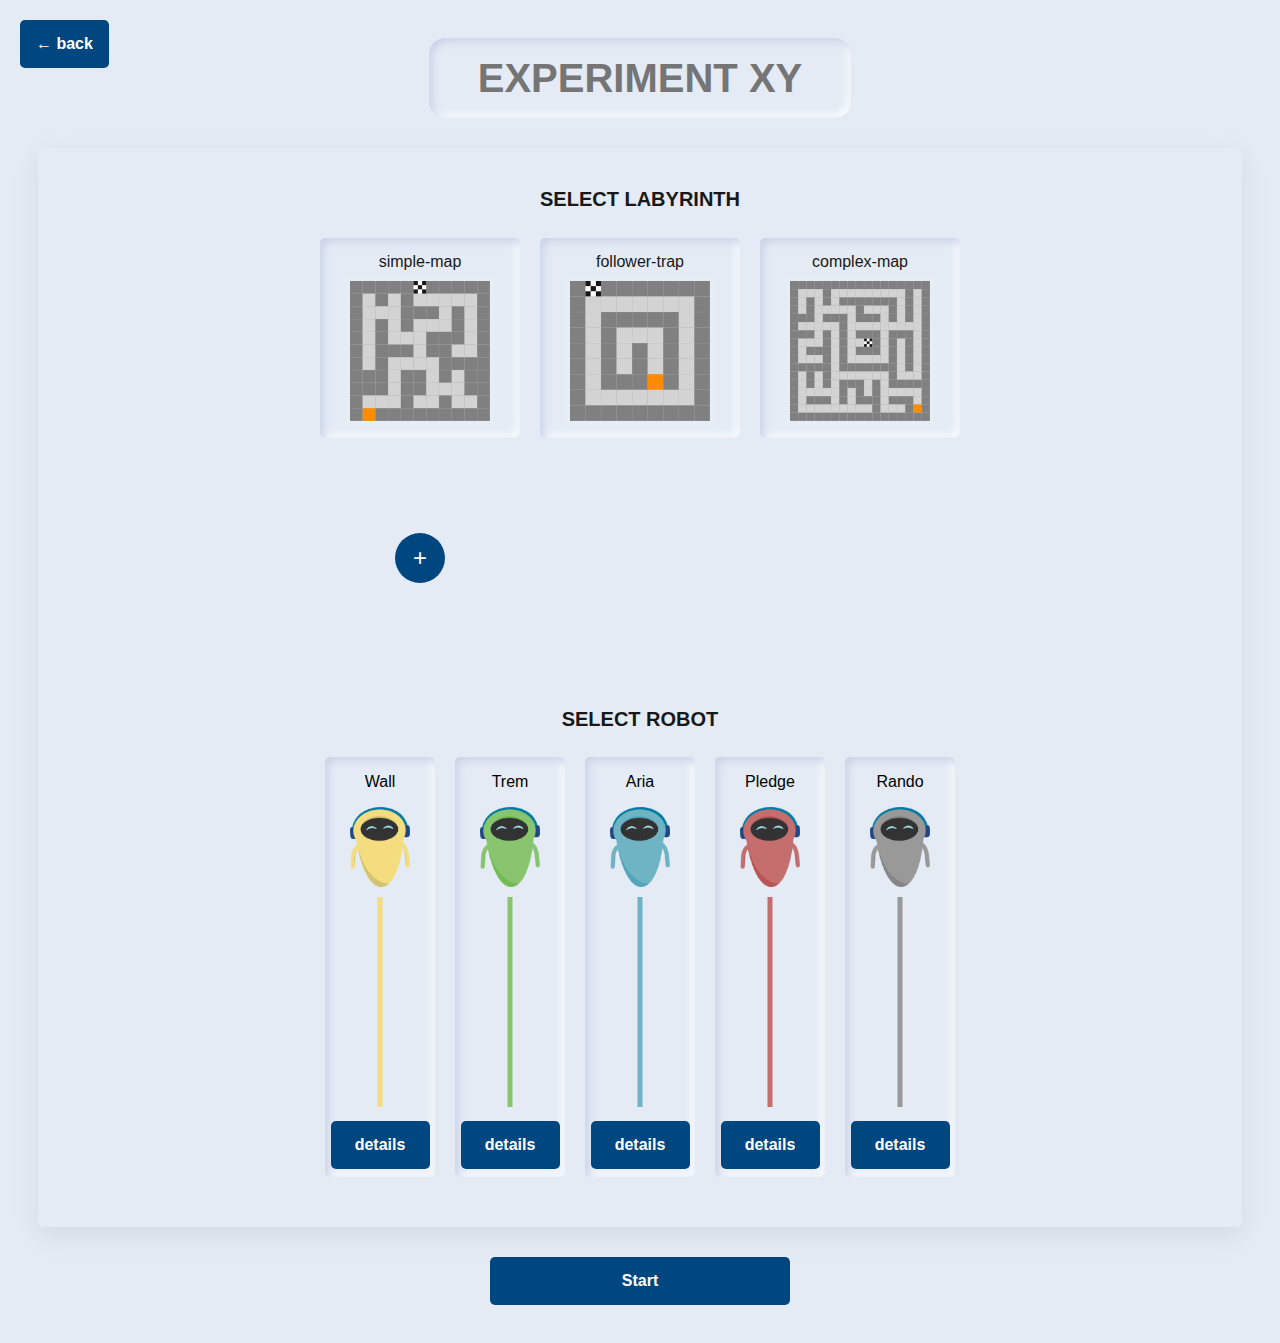
==== commit 721da328: "update creator: added unclickable buttons" ====
--- a/Selection/selection.html
+++ b/Selection/selection.html
@@ -51,8 +51,8 @@
 </div>
 
 <div id="creator-modal" class="modal">
+    <span id="close-creator-modal" class="close">&#10006;</span>
     <div class="modal-content">
-        <span id="close-creator-modal" class="close">&#10006;</span>
 
             <input class="input creator-input" type="text" id="map-name" maxlength="16" placeholder="Labyrinth title"/>
             <div id="drag-buttons-box" class="drag-buttons-box">
--- a/Selection/selection.css
+++ b/Selection/selection.css
@@ -197,6 +197,33 @@
     left: 5%;
 }
 
+/*-----------------------------------------------*/
+
+/* NEW STYLE */
+
+.lab-button {
+    background-color: var(--darkGrey);
+    border: 1px solid rgba(175,175,175,0.2);
+    cursor: pointer;
+    vertical-align: middle;
+    padding: 2px;
+}
+
+.lab-button:hover {
+    opacity: 0.85;
+}
+
+.lab-button-deactivated {
+    background-color: rgb(120, 120, 120);
+    border: 1px solid rgba(175,175,175,0.2);
+    cursor: unset;
+    vertical-align: middle;
+    padding: 2px;
+}
+
+
+/* OLD STYLE */
+/*
 .lab-button {
     background-color: var(--darkGrey);
     border: 1px solid rgba(255,255,255,0.2);
@@ -209,6 +236,20 @@
 .lab-button:hover {
     opacity: 0.85;
 }
+
+.lab-button-deactivated {
+    background-color: var(--darkGrey);
+    border: 1px solid rgba(255,255,255,0.2);
+    border-radius: 3%;
+    cursor: unset;
+    vertical-align: middle;
+    padding: 2px;
+}
+
+ */
+
+
+/*-----------------------------------------------*/
 
 .navigation-button {
     width: 100px;
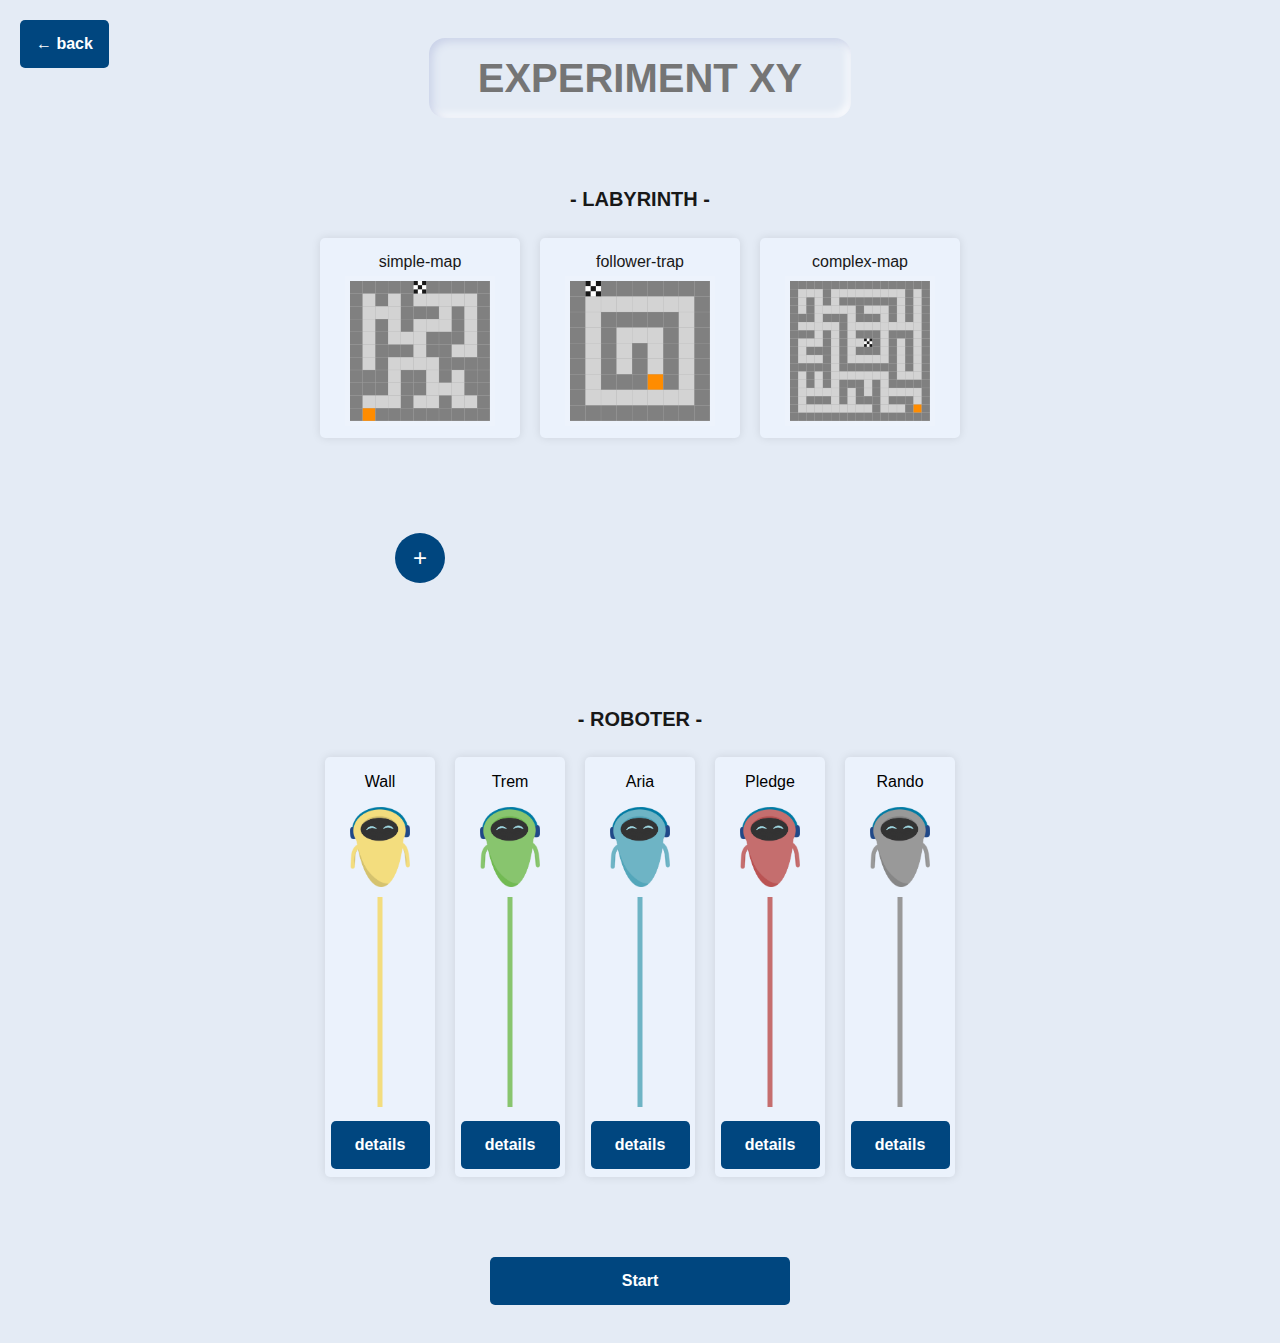
==== commit fbc2e786: "added index page + design improvements" ====
--- a/Selection/selection.html
+++ b/Selection/selection.html
@@ -15,11 +15,11 @@
 
     <div id="table" class="table">
         <div class="table-item">
-            <h2 class="text">SELECT LABYRINTH</h2>
+            <h2 class="text">- LABYRINTH -</h2>
             <div id="map-grid" class="grid-container"></div>
         </div>
         <div class="table-item">
-            <h2 class="text">SELECT ROBOT</h2>
+            <h2 class="text">- ROBOTER -</h2>
             <div id="robot-grid" class="robot-grid"></div>
         </div>
     </div>
@@ -38,11 +38,11 @@
             </div>
             <div class="modal-table-item-right">
                 <div class="robot-extra-information">
-                    <div class="text extra-information-title"><b>Description:</b></div>
+                    <div class="text extra-information-title"><b>Beschreibung:</b></div>
                     <div id="extra-information-text" class="extra-information-text"></div>
                 </div>
                 <div class="robot-algorithm">
-                    <div class="text"><b>Algorithm:</b></div>
+                    <div class="text"><b>Algorithmus:</b></div>
                     <div id="algorithm-text" class="algorithm"></div>
                 </div>
             </div>
@@ -58,7 +58,7 @@
             <div id="drag-buttons-box" class="drag-buttons-box">
                 <div class="draggable-start left" id="draggable-start" draggable="true" ondragstart="drag(event)" ondragend="finishedDrag()">S</div>
                 <div class="draggable-finish left" id="draggable-finish" draggable="true" ondragstart="drag(event)" ondragend="finishedDrag()"></div>
-                <button class="button randomize-button right" onclick="createRandomMap()">random</button>
+                <button class="button randomize-button right" onclick="createRandomMap()">zufällig</button>
                 <div class="slider-container right">
                     <input id="size-slider" class="slider" type="range" min="9" step="2" max="25" value="11">
                 </div>
@@ -66,7 +66,7 @@
             <div class="selection-map" id="selection-map"></div>
 
             <div class="navigation-button-box">
-                <button class="button navigation-button right" onclick="saveMap()">save</button>
+                <button class="button navigation-button right" onclick="saveMap()">speichern</button>
             </div>
 
         <script src="creator.js" type="text/javascript"></script>
@@ -75,15 +75,15 @@
 
 <div id="confirm-modal" class="confirm-modal">
     <div class="confirm-modal-content">
-        <div class="delete-warning">
-            &#10006;
-            <div class="delete-warning-circle">&#9711;</div>
+        <div class="delete-warning-circle">
+            &#9711;
+            <div class="delete-warning-x">&#10006;</div>
         </div>
-        <p class="confirm-modal-text"> Are you sure?</p>
+        <p class="confirm-modal-text"> Labyrinth löschen?</p>
         <p id="confirm-modal-text" class="text"></p>
         <div class="confirm-buttons">
-            <button class="button cancel" onclick="closeConfirmModal()">cancel</button>
-            <button class="button delete" onclick="deleteMap()">delete</button>
+            <button class="button cancel" onclick="closeConfirmModal()">abbrechen</button>
+            <button class="button delete" onclick="deleteMap()">löschen</button>
         </div>
     </div>
 </div>
--- a/Selection/selection.css
+++ b/Selection/selection.css
@@ -1,19 +1,43 @@
+/*:root {*/
+/*    --text: #181818;*/
+/*    --primary: #00467f;*/
+/*    --secondary: #1F9AFF;*/
+/*    --orange: darkOrange;*/
+/*    --white: #ffffff;*/
+/*    --red: #f15e5e;*/
+/*    --greyLight-1: #e4ebf5;*/
+/*    --greyLight-2: #c8d0e7;*/
+/*    --darkGrey: #808080;*/
+/*    --lightGrey: #D3D3D3;*/
+/*    --shadow: 0.3rem 0.3rem 0.6rem var(--greyLight-2),*/
+/*    -0.2rem -0.2rem 0.5rem var(--white);*/
+/*    --inner-shadow: inset 0.2rem 0.2rem 0.5rem var(--greyLight-2),*/
+/*    inset -0.2rem -0.2rem 0.5rem var(--white);*/
+/*    --light-shadow: rgba(149, 157, 165, 0.2) 0px 8px 24px;*/
+/*}*/
+
 :root {
     --text: #181818;
     --primary: #00467f;
     --secondary: #1F9AFF;
+    --red: #f15e5e;
     --orange: darkOrange;
-    --white: #ffffff;
-    --red: #f15e5e;
-    --greyLight-1: #e4ebf5;
-    --greyLight-2: #c8d0e7;
     --darkGrey: #808080;
     --lightGrey: #D3D3D3;
-    --shadow: 0.3rem 0.3rem 0.6rem var(--greyLight-2),
-    -0.2rem -0.2rem 0.5rem var(--white);
-    --inner-shadow: inset 0.2rem 0.2rem 0.5rem var(--greyLight-2),
-    inset -0.2rem -0.2rem 0.5rem var(--white);
-    --light-shadow: rgba(149, 157, 165, 0.2) 0px 8px 24px;
+    --shadow: rgba(0, 0, 0, 0.1) 0px 0px 10px;
+    --inner-shadow: inset 0.2rem 0.2rem 0.5rem #c8d0e7, inset -0.2rem -0.2rem 0.5rem #ffff;
+
+        /*style 1*/
+    /*--background: rgb(247, 247, 247);*/
+    /*--foreground: white;*/
+
+    /*style 2*/
+    /*--background: #e4ebf5;*/
+    /*--foreground: #e4ebf5;*/
+
+    /*style 3*/
+    --background: #e4ebf5;
+    --foreground: #EBF2FC;
 }
 
 h2 {
@@ -23,7 +47,7 @@
 
 body {
     font-family: "Helvetica Neue", Arial, sans-serif;
-    background: var(--greyLight-1);
+    background: var(--background);
 }
 
 .text {
@@ -42,17 +66,19 @@
     font-size: xx-large;
 }
 
-.delete-warning {
-    font-size: 40px;
-    color: var(--red);
-    position: relative;
-    margin-top: 20px;
-}
-
 .delete-warning-circle {
     font-size: 80px;
     color: var(--red);
-    margin: -70px auto 0;
+    position: relative;
+}
+
+.delete-warning-x {
+    font-size: 40px;
+    color: var(--red);
+    position: absolute;
+    top: 45%;
+    left: 50%;
+    transform: translate(-50%, -50%);
 }
 
 .content {
@@ -68,7 +94,7 @@
     justify-content: center;
     border-radius: 0.317rem;
     padding: 20px;
-    box-shadow: var(--light-shadow);
+    /*box-shadow: var(--shadow);*/
 }
 
 .table-item {
@@ -96,8 +122,8 @@
     height: 190px;
     width: 190px;
     padding: 5px;
-    background: var(--greyLight-1);
-    box-shadow: var(--inner-shadow);
+    background: var(--foreground);
+    box-shadow: var(--shadow);
     position: relative;
     user-select: None;
 }
@@ -119,19 +145,19 @@
 
 .robot-grid {
     display: grid;
-    grid-template-columns: auto auto auto auto auto auto;
+    grid-template-columns: auto auto auto auto auto;
     justify-content: center;
 }
 
 .robot-item {
     width: 110px;
     height: 420px;
-    background: var(--greyLight-1);
+    background: var(--foreground);
     border-radius: 0.317rem;
     margin: 10px;
     display: block;
     position: relative;
-    box-shadow: var(--inner-shadow);
+    box-shadow: var(--shadow);
     user-select: None;
 }
 
@@ -149,7 +175,7 @@
     border: 0;
     border-radius: 0.317rem;
     background-color: var(--primary);
-    color: var(--white);
+    color: white;
     text-decoration: none;
     font-weight: 700;
     font-size: 1rem;
@@ -260,7 +286,7 @@
     height: 30px;
     border-radius: 1rem;
     background: var(--primary);
-    color: var(--white);
+    color: white;
     border: 0;
     position: absolute;
     top: -10px;
@@ -275,7 +301,7 @@
     height: 30px;
     border-radius: 1rem;
     background: var(--red);
-    color: var(--white);
+    color: white;
     border: 0;
     position: absolute;
     top: -10px;
@@ -318,7 +344,6 @@
 }
 
 .modal-content {
-    background-color: var(--greyLight-1);
     margin: 0 auto;
     padding: 20px;
     width: 720px;
@@ -327,7 +352,7 @@
     /*position: relative;
     top: 50%;
     transform: translateY(-50%);*/
-    background: var(--greyLight-1);
+    background: var(--background);
 }
 
 .confirm-modal {
@@ -344,7 +369,7 @@
 }
 
 .confirm-modal-content {
-    background-color: var(--greyLight-1);
+    background-color: var(--background);
     margin: 0 auto;
     padding: 30px;
     width: 400px;
@@ -394,7 +419,7 @@
     font-weight: bold;
     padding: 0 4vmin;
     box-shadow: var(--inner-shadow);
-    background: var(--greyLight-1);
+    background: var(--background);
     color: var(--primary);
     caret-color: var(--primary);
     text-align: center;
@@ -413,12 +438,12 @@
 }
 
 .selection-map {
-    background: var(--greyLight-1);
+    background: var(--background);
     width: 600px;
     height: 600px;
     margin: 0 auto;
     border: 5px solid rgba(255,255,255,0.1);
-    box-shadow: var(--light-shadow);
+    box-shadow: var(--shadow);
 }
 
 .drag-buttons-box {
@@ -501,7 +526,7 @@
 
 .modal-table-item-right {
     min-width: 400px;
-    background: var(--greyLight-1);
+    background: var(--background);
     margin: auto auto auto 20px;
     border-radius: 0.317rem;
     padding: 20px;
@@ -521,13 +546,13 @@
 .algorithm {
     margin-top: 10px;
     background: var(--text);
-    color: var(--white);
+    color: white;
     text-align: left;
     font-size: 17px;
     padding-left: 20px;
     padding-right: 20px;
     border-radius: 0.317rem;
-    box-shadow: var(--light-shadow);
+    box-shadow: var(--shadow);
 }
 
 .robot-extra-information {
